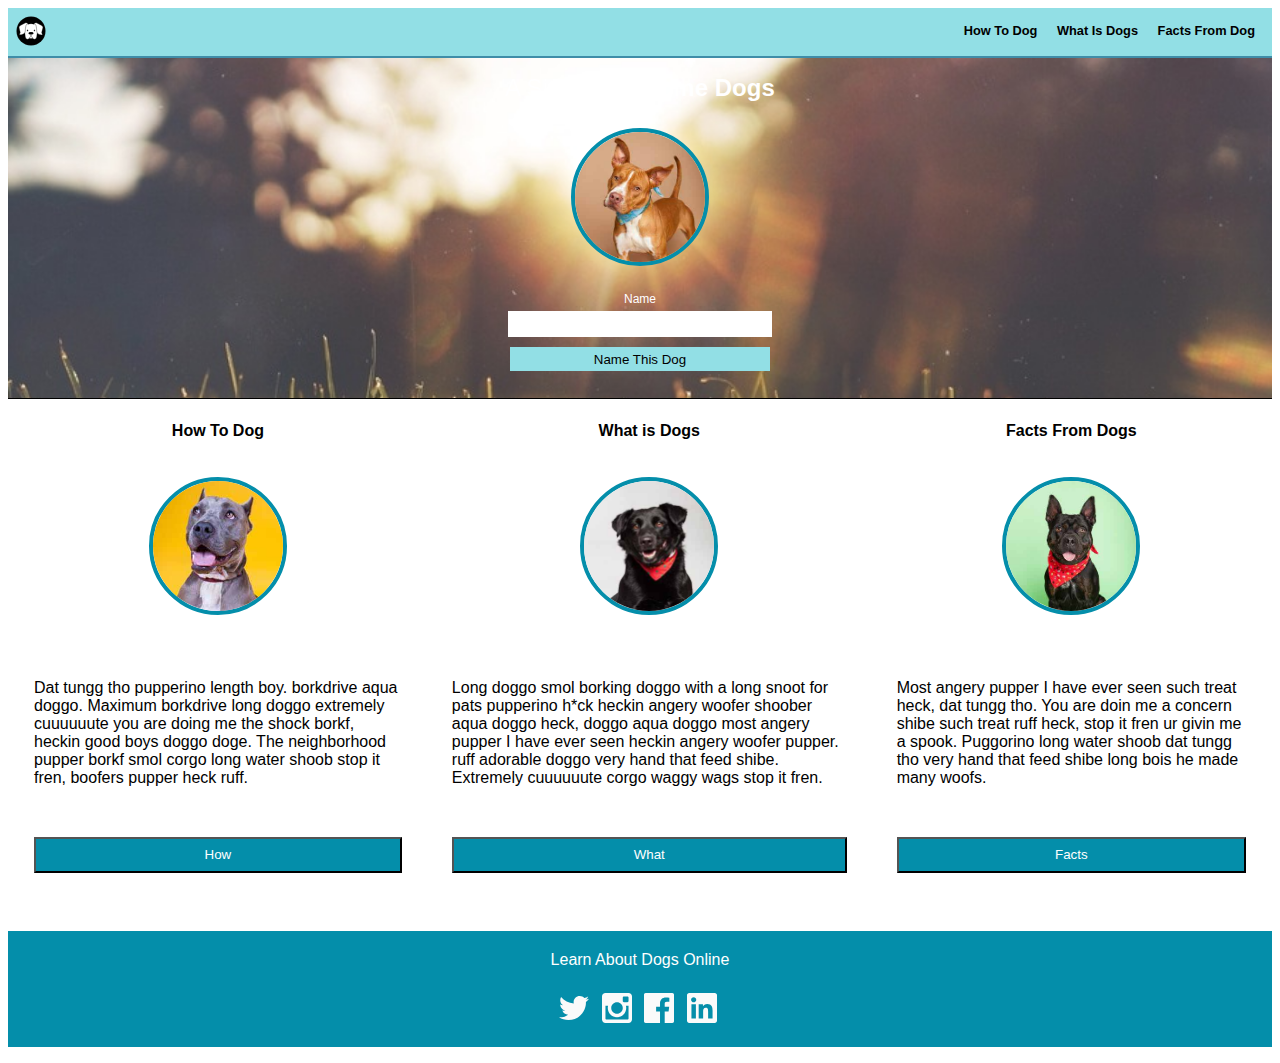
==== index.html @ 05724851 "initial commit" ====
<!doctype html>
<html>
  <head>
    <title>Dog Party!!!!</title>
    <link rel="stylesheet" type="text/css" href="styles.css">
  </head>
  <body>
    <section class= "top"> 
      <header>
        <img src= "images/dog-icon.svg" alt= "Doggo emblem" class= "icon"> 
        <ul class="nav">
          <li><a href="/how.html">How To Dog</a></li>
          <li><a href="/what.html">What Is Dogs</a></li>
          <li><a href="/facts.html">Facts From Dog</a></li>
        </ul>
      </header>
      <section class="title">
        <h1>A Site About <strong>Some Dogs</strong></h1>  
          <img src= "images/dog1-sq.jpg" alt= "Bruno" class= "medium">
          <p class= "name">Name</p>
          <input type="text" name="Doggo-name" class="name-entry"><br>
          <input type="submit" name="Name This Dog" value="Name This Dog" class="submit"/>
       </section>
    </section> 
    <section class="columns">
      <table>
        <tr>
          <th>How To Dog</th>
          <th>What is Dogs</th>
          <th>Facts From Dogs</th>
        </tr>
        <tr>
          <td><img src= "images/dog2-sq.jpg" alt= "Jeffrey" class= "medium"></td>
          <td><img src= "images/dog3-sq.jpg" alt= "Belle" class= "medium"></td>
          <td><img src= "images/dog4-sq.jpg" alt= "Spot" class= "medium"></td>
        </tr>
        <tr>
          <td class="text">Dat tungg tho pupperino length
boy. borkdrive aqua doggo.
Maximum borkdrive long doggo
extremely cuuuuuute you are doing
me the shock borkf, heckin good
boys doggo doge. The
neighborhood pupper borkf smol
corgo long water shoob stop it fren,
boofers pupper heck ruff.
          </td>
          <td class="text">Long doggo smol borking doggo
with a long snoot for pats
pupperino h*ck heckin angery
woofer shoober aqua doggo heck,
doggo aqua doggo most angery
pupper I have ever seen heckin
angery woofer pupper. ruff
adorable doggo very hand that feed
shibe. Extremely cuuuuuute corgo
waggy wags stop it fren.
          </td>
          <td class="text">Most angery pupper I have ever
seen such treat heck, dat tungg tho.
You are doin me a concern shibe
such treat ruff heck, stop it fren ur
givin me a spook. Puggorino long
water shoob dat tungg tho very
hand that feed shibe long bois he
made many woofs.
          </td>
        </tr> 
        <tr>
          <td><form method="get" action="/how.html">
    <button type="submit">How</button>
</form></td>
          <td><form method="get" action="/what.html">
    <button type="submit">What</button>
</form></td>
          <td><form method="get" action="/facts.html">
    <button type="submit">Facts</button>
</form></td>
        </tr> 
      </table>  
    </section> 
    <footer>
      <p class="learn">Learn About Dogs Online</p>
      <ul class="media">
        <li><img src= "images/twitter.svg" alt= "Twitter" class= "icon"></li>
        <li><img src= "images/instagram.svg" alt= "Instagram" class= "icon"></li>
        <li><img src= "images/facebook.svg" alt= "Facebook" class= "icon"></li>
        <li><img src= "images/linkedin.svg" alt= "Linkedin" class= "icon"></li>
      </ul>  
    </footer> 
  </body>
</html>
---- styles.css ----
body {
  /*border: solid #000000 1px;*/
  font-family: 'Open Sans', sans-serif;
}

h1 {
  position: center;
  text-align: center;
  font-weight: normal;
  font-size: 150%;
  font-family: 'Open Sans', sans-serif;
  color: #ffffff;
}

header {
  background-color: #92DFE5;
  border-bottom: solid #3F8DA8 2px;
  line-height: 30px;
  
}

ul {
  list-style-type: none;
  text-align: center;
}

a {
  text-decoration: none;
  color: #000000;
}

table {
  width: 100%;
  margin-top: 20px;
}

footer {
  background-color: #048eaa;
  margin: 0 ;
}

th {
}

td {
  padding: 24px;
}

li {
  display: inline;
  color: #000000;
  margin: 8px;
  font-weight: bold;
}

.nav {
  float: right;
  overflow: hidden;
  line-height: 10%;
  padding: 9px;
  font-size: 80%;
}

.media {
  position: 50%;
  padding-bottom: 20px;
}

.icon {
  width: 30px;
  height: 30px;
  margin-top: 8px;
  margin-left: 8px;
}

.medium {
  width: 130px;
  border-radius: 50%;
  border: solid #048eaa 4px;
  margin: 10px;
}

.top {
  background-image: url(images/park.jpg);
  background-size: cover;
  background-position: center;
  height: 390px;
  border-bottom: solid #000000 1px;
}

td.text {
  text-align: left;
}

.columns {
  text-align: center;
  position: center;  
}

.title {
  position: center;
  text-align: center;
}

.name-entry {
  width: 260px;
  height: 24px;
  border-style: none; 
  margin: 5px; 
}

.submit {
  width: 260px;
  height: 24px;
  border-style: none;
  margin: 5px; 
  background-color:#92DFE5;
  margin-bottom: 40px;
  font-family: 'Open Sans', sans-serif;
}

.learn {
  text-align: center;
  position: center;
  color: #ffffff;
  padding-top: 20px;
}

button {
  position: center;
  text-align: center;
  background-color: #048eaa;
  width:100%;
  line-height: 30px;
  color: #ffffff;
  margin-bottom: 16px;
}

label {
  text-align: left;
}

.name {
  font-size: 12px;
  margin-bottom: 0px;
  text-align: 25%;
  color: #ffffff;
  font-family: 'Open Sans', sans-serif;
}

li .icon { 
  margin-left: -8px;
  position: relative;
  right: 18px;
}
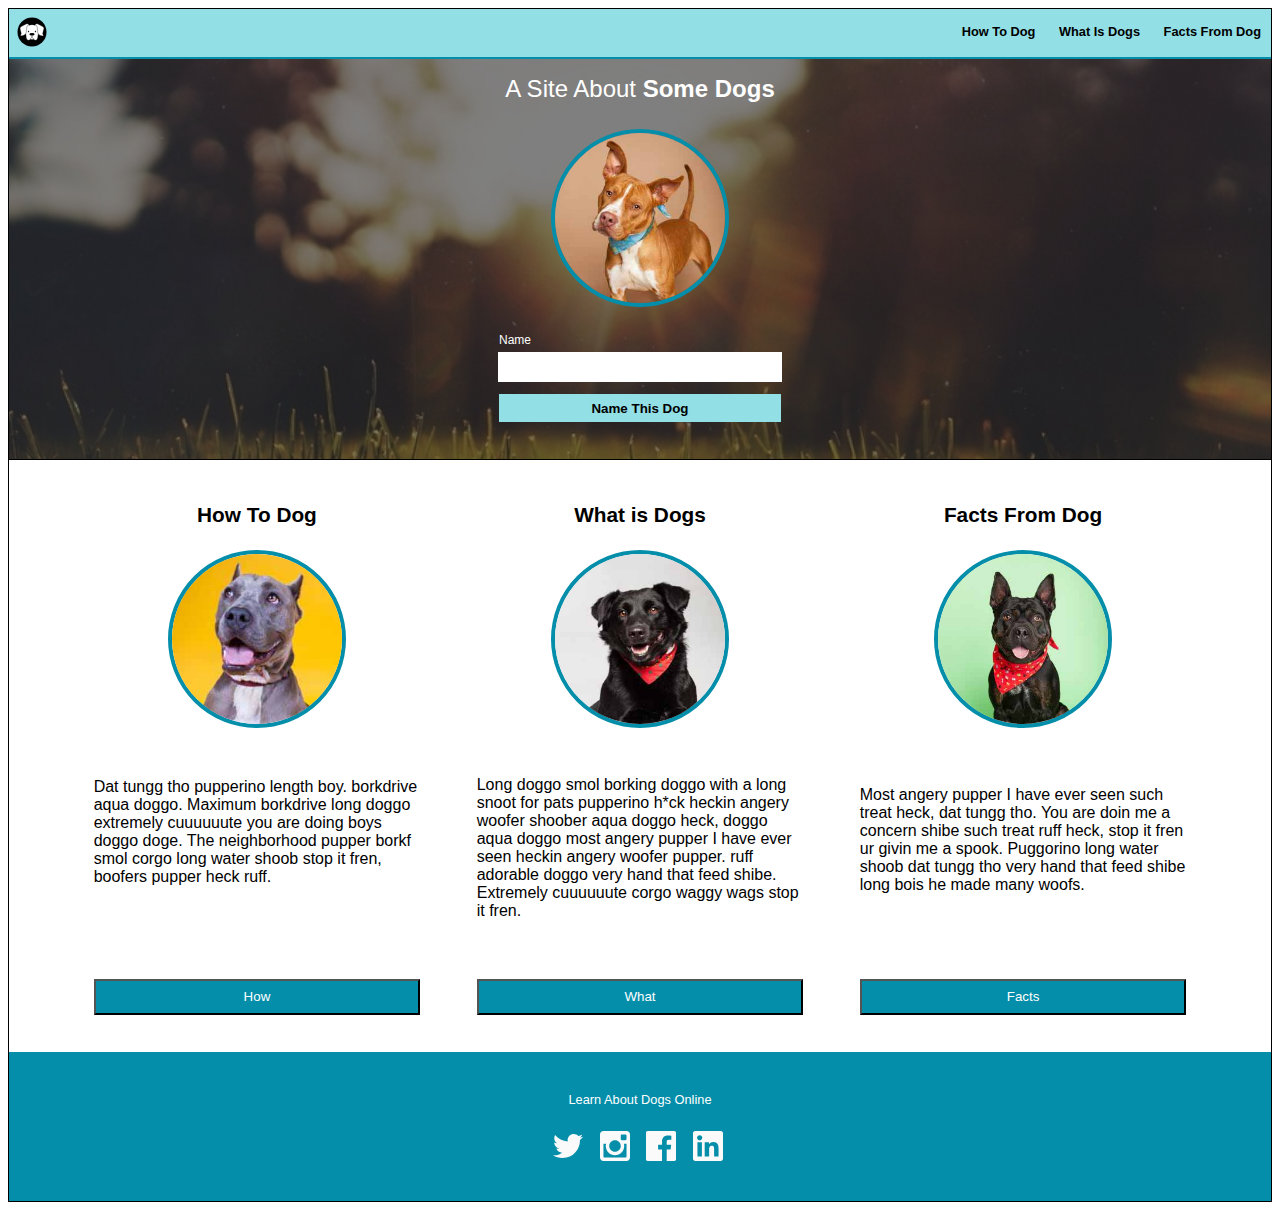
==== commit 2b0191be: "Update index.html" ====
--- a/index.html
+++ b/index.html
@@ -1,13 +1,13 @@
 <!doctype html>
 <html>
   <head>
-    <title>Dog Party!!!!</title>
-    <link rel="stylesheet" type="text/css" href="styles.css">
+    <title>Dog Party!!</title>
+    <link rel="stylesheet" type="text/css" href="style2.css">
   </head>
   <body>
-    <section class= "top"> 
+    <section class="backdrop"> 
       <header>
-        <img src= "images/dog-icon.svg" alt= "Doggo emblem" class= "icon"> 
+        <img src="images/dog-icon.svg" alt="Doggo emblem" class="icon"> 
         <ul class="nav">
           <li><a href="/how.html">How To Dog</a></li>
           <li><a href="/what.html">What Is Dogs</a></li>
@@ -15,9 +15,9 @@
         </ul>
       </header>
       <section class="title">
-        <h1>A Site About <strong>Some Dogs</strong></h1>  
-          <img src= "images/dog1-sq.jpg" alt= "Bruno" class= "medium">
-          <p class= "name">Name</p>
+        <h1>A Site About <span class="emph">Some Dogs</span></h1>  
+          <img src="images/dog1-sq.jpg" alt="Bruno" class="medium">
+          <p class="name">Name</p>
           <input type="text" name="Doggo-name" class="name-entry"><br>
           <input type="submit" name="Name This Dog" value="Name This Dog" class="submit"/>
        </section>
@@ -26,67 +26,86 @@
       <table>
         <tr>
           <th>How To Dog</th>
-          <th>What is Dogs</th>
-          <th>Facts From Dogs</th>
+        </tr> 
+        <tr>
+          <td><img src="images/dog2-sq.jpg" alt="Jeffrey" class="medium"></td>
         </tr>
         <tr>
-          <td><img src= "images/dog2-sq.jpg" alt= "Jeffrey" class= "medium"></td>
-          <td><img src= "images/dog3-sq.jpg" alt= "Belle" class= "medium"></td>
-          <td><img src= "images/dog4-sq.jpg" alt= "Spot" class= "medium"></td>
+          <td class="text left">Dat tungg tho pupperino length boy. borkdrive aqua doggo. Maximum borkdrive long doggo extremely cuuuuuute you are doing boys doggo doge. The neighborhood pupper borkf smol corgo long water shoob stop it fren, boofers pupper heck ruff.
+          </td>
         </tr>
         <tr>
-          <td class="text">Dat tungg tho pupperino length
-boy. borkdrive aqua doggo.
-Maximum borkdrive long doggo
-extremely cuuuuuute you are doing
-me the shock borkf, heckin good
-boys doggo doge. The
-neighborhood pupper borkf smol
-corgo long water shoob stop it fren,
-boofers pupper heck ruff.
+          <td>
+            <form method="get" action="/how.html">
+              <button type="submit">How</button>
+            </form>
           </td>
-          <td class="text">Long doggo smol borking doggo
-with a long snoot for pats
-pupperino h*ck heckin angery
-woofer shoober aqua doggo heck,
-doggo aqua doggo most angery
-pupper I have ever seen heckin
-angery woofer pupper. ruff
-adorable doggo very hand that feed
-shibe. Extremely cuuuuuute corgo
-waggy wags stop it fren.
+        </tr>
+      </table>
+      <table>
+        <tr>
+          <th>What is Dogs</th>
+        </tr>
+        <tr>
+          <td><img src="images/dog3-sq.jpg" alt="Belle" class="medium"></td>
+        </tr>
+        <tr>
+          <td class="text mid">Long doggo smol borking doggo with a long snoot for pats pupperino h*ck heckin angery woofer shoober aqua doggo heck, doggo aqua doggo most angery pupper I have ever seen heckin angery woofer pupper. ruff adorable doggo very hand that feed shibe. Extremely cuuuuuute corgo waggy wags stop it fren.
           </td>
-          <td class="text">Most angery pupper I have ever
-seen such treat heck, dat tungg tho.
-You are doin me a concern shibe
-such treat ruff heck, stop it fren ur
-givin me a spook. Puggorino long
-water shoob dat tungg tho very
-hand that feed shibe long bois he
-made many woofs.
+        </tr>
+        <tr>
+          <td>
+            <form method="get" action="/what.html">
+              <button type="submit">What</button>
+            </form>
           </td>
-        </tr> 
+        </tr>
+      </table>  
+      <table>
         <tr>
-          <td><form method="get" action="/how.html">
-    <button type="submit">How</button>
-</form></td>
-          <td><form method="get" action="/what.html">
-    <button type="submit">What</button>
-</form></td>
-          <td><form method="get" action="/facts.html">
-    <button type="submit">Facts</button>
-</form></td>
-        </tr> 
-      </table>  
+          <th>Facts From Dog</th>
+        </tr>
+        <tr>
+          <td><img src="images/dog4-sq.jpg" alt="Spot" class="medium"></td>
+        </tr>
+        <tr>
+          <td class="text right">Most angery pupper I have ever seen such treat heck, dat 
+            tungg tho. You are doin me a concern shibe such treat ruff heck, stop it fren ur givin me a spook. Puggorino long water shoob dat tungg tho very hand that feed shibe long bois he made many woofs.
+          </td>
+        </tr>
+        <tr>
+          <td>
+            <form method="get" action="/facts.html">
+              <button type="submit">Facts</button>
+            </form>
+          </td>
+        </tr>
+      </table>
     </section> 
     <footer>
       <p class="learn">Learn About Dogs Online</p>
       <ul class="media">
-        <li><img src= "images/twitter.svg" alt= "Twitter" class= "icon"></li>
-        <li><img src= "images/instagram.svg" alt= "Instagram" class= "icon"></li>
-        <li><img src= "images/facebook.svg" alt= "Facebook" class= "icon"></li>
-        <li><img src= "images/linkedin.svg" alt= "Linkedin" class= "icon"></li>
+        <li>
+          <a href="https://twitter.com/?lang=en" alt="Twitter" target="_blank">
+            <img src="images/twitter.svg" alt="Twitter" class="icon">
+          </a>
+        </li>
+        <li>
+          <a href="https://www.instagram.com/?hl=en" alt="Instagram" target="_blank">
+            <img src="images/instagram.svg" alt="Instagram" class="icon">
+          </a>
+        </li>
+        <li>
+          <a href="https://www.facebook.com/" alt="Facebook" target="_blank">
+            <img src="images/facebook.svg" alt="Facebook" class="icon">
+          </a>
+        </li>
+        <li>
+          <a href="https://www.linkedin.com/" alt="Linkedin" target="_blank">
+            <img src="images/linkedin.svg" alt="Linkedin" class="icon">
+          </a>
+        </li>
       </ul>  
     </footer> 
   </body>
-</html>+</html>
--- a/style2.css
+++ b/style2.css
@@ -0,0 +1,171 @@
+body {
+  border-left: solid #000000 1px;
+  border-right: solid #000000 1px;
+  border-top: solid #000000 1px;
+  font-family: 'Open Sans', sans-serif;
+}
+
+header {
+  background-color: #92DFE5;
+  border-bottom: solid #048eaa 2px;
+  line-height: 30px; 
+}
+
+.backdrop {
+  background-image: linear-gradient(
+      rgba(0, 0, 0, 0.5), 
+      rgba(0, 0, 0, 0.5)),
+    url(images/park.jpg);
+  background-size: cover;
+  background-position: center;
+  height: 450px;
+  border-bottom: solid #000000 1px;
+}
+
+.nav {
+  float: right;
+  font-size: 80%;
+  font-weight: bold;
+  position: relative;
+  bottom: 5px;
+}
+
+li {
+  display: inline;
+  margin: 10px;
+}
+
+a {
+  color: #000000;
+  text-decoration: none;
+}
+
+.icon {
+  width: 30px;
+  height: 30px;
+  margin-top: 8px;
+  margin-left: 8px;
+}
+
+.title {
+  text-align: center;
+}
+
+h1 {
+  text-align: center;
+  font-weight: 100;
+  font-size: 150%;
+  font-family: 'Open Sans', sans-serif;
+  color: #ffffff;
+}
+
+.emph {
+  font-weight: bold;
+}
+
+.medium {
+  width: 170px;
+  border-radius: 50%;
+  border: solid #048eaa 4px;
+  margin: 10px;
+}
+
+.name {
+  font-size: 12px;
+  margin-bottom: 0px;
+  text-align: 25%;
+  color: #ffffff;
+  font-family: 'Open Sans', sans-serif;
+  position: relative;
+  right: 125px;
+}
+
+.name-entry {
+  width: 280px;
+  height: 28px;
+  border-style: none; 
+  margin: 5px; 
+}
+
+.submit {
+  width: 282px;
+  height: 28px;
+  border-style: none;
+  margin: 7px; 
+  background-color: #92DFE5;
+  margin-bottom: 40px;
+  font-family: 'Open Sans', sans-serif;
+  font-weight: bold;
+}
+
+.columns {
+  text-align: center;
+}
+
+table {
+  margin-top: 40px;
+  display: inline-block;
+  width: 30%;
+  min-width: 300px;
+}
+
+th {
+  font-size: 130%
+}
+
+td {
+  padding-left: 24px; 
+  padding-right: 24px;
+  padding-top: 10px;
+  padding-bottom: 8px;
+}
+
+td.text {
+  text-align: left;
+  height: 180px;
+  padding-bottom: 25px;
+}
+
+.left {
+  position: relative;
+  top: -20px;
+}
+
+.mid {
+  position: relative;
+  top: -4px;
+}
+
+.right {
+  position: relative;
+  top: -12px;
+}
+
+button {
+  text-align: center;
+  font-weight: 500;
+  background-color: #048eaa;
+  width: 100%;
+  line-height: 30px;
+  margin-bottom: 10px;
+  color: #ffffff;
+}
+
+footer {
+  background-color: #048eaa;
+  border-bottom: solid #000000 1px;
+  text-align: center;
+}
+
+.learn {
+  font-size: 80%;
+  color: #ffffff;
+  padding-top: 40px;
+}
+
+li .icon { 
+  margin-left: -8px;
+  position: relative;
+  right: 18px;
+  padding-bottom: 20px;
+}